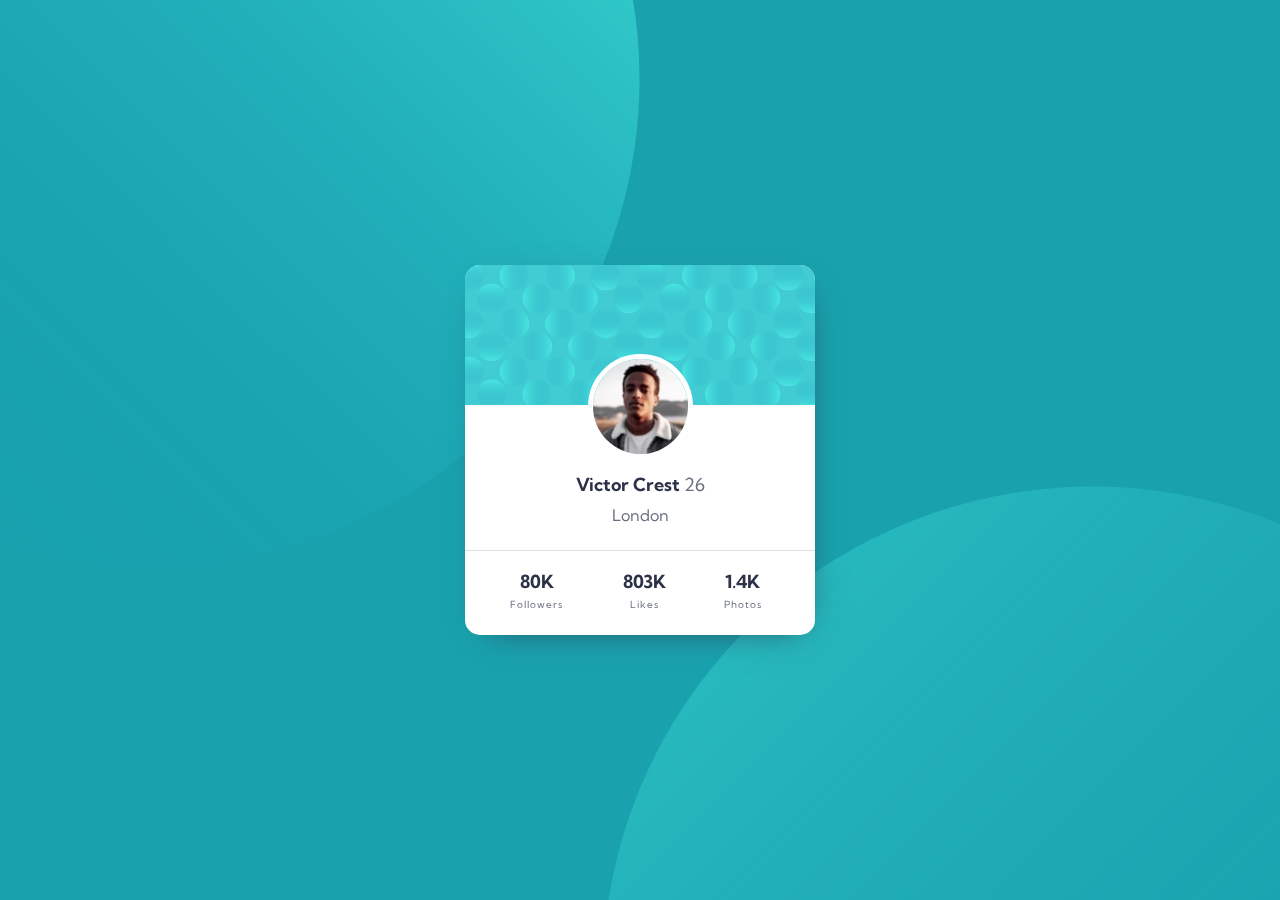
==== card-1/index.html @ e9d627ce "." ====
<!DOCTYPE html>
<html lang="en">
<head>
    <meta charset="UTF-8">
    <meta http-equiv="X-UA-Compatible" content="IE=edge">
    <meta name="viewport" content="width=device-width, initial-scale=1.0">
    <title>Card</title>
    <link rel="icon" href="./images/favicon-32x32.png" type="image/x-icon" />
    <link rel="stylesheet" href="./css/style.css">
</head>
<body>

    <section>
        <img src="./images/bg-pattern-top.svg" alt="background-image-top" class="top-img">
        <img src="./images/bg-pattern-bottom.svg" alt="background-image-bottom" class="bottom-img">
    </section>

    <section class="top">
        <div>
            <img src="images/bg-pattern-card.svg" alt="card-image-top" />
        </div>
        <div class="middle">
            <div class="profile-pic">
                <img class="vic-pic" src="images/image-victor.jpg" alt="Victor-pic" />
            </div>
            <div>
              <p class="name">Victor Crest <span class="age">26</span></p>
              <p class="city">London</p>
            </div>
        </div>

    <section class="bottom">
        <div class="statistics">
            <p class="number">80K</p>
            <p class="text move">Followers</p>
        </div>
        <div class="statistics">
            <p class="number">803K</p>
            <p class="text">Likes</p>
        </div>
        <div class="statistics">
            <p class="number">1.4K</p>
            <p class="text">Photos</p>
        </div>
    </section>
    </section>
    
</body>
</html>
---- card-1/css/style.css ----
@import url("https://fonts.googleapis.com/css2?family=Kumbh+Sans:wght@400;700&display=swap");
* {
  -webkit-box-sizing: border-box;
          box-sizing: border-box;
  margin: 0;
  padding: 0;
}

body {
  background-color: #19a2ae;
  font-family: 'Kumbh Sans', sans-serif;
  display: -webkit-box;
  display: -ms-flexbox;
  display: flex;
  -webkit-box-orient: vertical;
  -webkit-box-direction: normal;
      -ms-flex-direction: column;
          flex-direction: column;
  -webkit-box-pack: center;
      -ms-flex-pack: center;
          justify-content: center;
  -webkit-box-align: center;
      -ms-flex-align: center;
          align-items: center;
  min-height: 100vh;
}

.top-img {
  position: fixed;
  overflow: hidden;
  bottom: 37%;
  right: 50%;
}

.bottom-img {
  position: fixed;
  overflow: hidden;
  top: 54%;
  left: 47%;
}

.top {
  background-color: white;
  border-radius: 15px;
  height: 370px;
  width: 350px;
  overflow: hidden;
  display: -webkit-box;
  display: -ms-flexbox;
  display: flex;
  -webkit-box-orient: vertical;
  -webkit-box-direction: normal;
      -ms-flex-direction: column;
          flex-direction: column;
  z-index: 1;
  -webkit-box-shadow: 5px 10px 35px -20px #2d3248;
          box-shadow: 5px 10px 35px -20px #2d3248;
}

.top .middle {
  display: -webkit-box;
  display: -ms-flexbox;
  display: flex;
  -webkit-box-orient: vertical;
  -webkit-box-direction: normal;
      -ms-flex-direction: column;
          flex-direction: column;
  -webkit-box-align: center;
      -ms-flex-align: center;
          align-items: center;
}

.top .vic-pic {
  border-radius: 50%;
  margin-top: -55px;
  border: 5px solid white;
  width: 105px;
  background-color: white;
}

.top .name {
  font-size: 18px;
  font-weight: 700;
  color: #2d3248;
  margin-top: 10px;
}

.top .age {
  color: #6a6f81;
  font-weight: 400;
}

.top .city {
  color: #6a6f81;
  display: -webkit-box;
  display: -ms-flexbox;
  display: flex;
  -webkit-box-pack: center;
      -ms-flex-pack: center;
          justify-content: center;
  margin-top: 9px;
}

.bottom {
  border-top: 0.2px solid rgba(219, 219, 219, 0.883);
  margin-top: 25px;
  margin-bottom: 10px;
  display: -webkit-box;
  display: -ms-flexbox;
  display: flex;
  -webkit-box-pack: space-evenly;
      -ms-flex-pack: space-evenly;
          justify-content: space-evenly;
  -webkit-box-align: center;
      -ms-flex-align: center;
          align-items: center;
  font-size: 18px;
  height: 100%;
}

.bottom .statistics {
  display: -webkit-box;
  display: -ms-flexbox;
  display: flex;
  -webkit-box-orient: vertical;
  -webkit-box-direction: normal;
      -ms-flex-direction: column;
          flex-direction: column;
  -webkit-box-pack: center;
      -ms-flex-pack: center;
          justify-content: center;
}

.bottom .number {
  color: #2d3248;
  font-weight: 700;
  margin: 5px;
}

.bottom .text {
  font-size: 10px;
  color: #6a6f81;
  letter-spacing: 1px;
  text-align: center;
}

.bottom .move {
  position: relative;
  right: 5px;
}

@media only screen and (max-width: 375px) {
  .top {
    width: 87%;
  }
  .bottom-img {
    position: fixed;
    left: 35%;
    top: 46%;
  }
  .top-img {
    position: fixed;
    bottom: 37%;
    right: 43%;
  }
}
/*# sourceMappingURL=style.css.map */
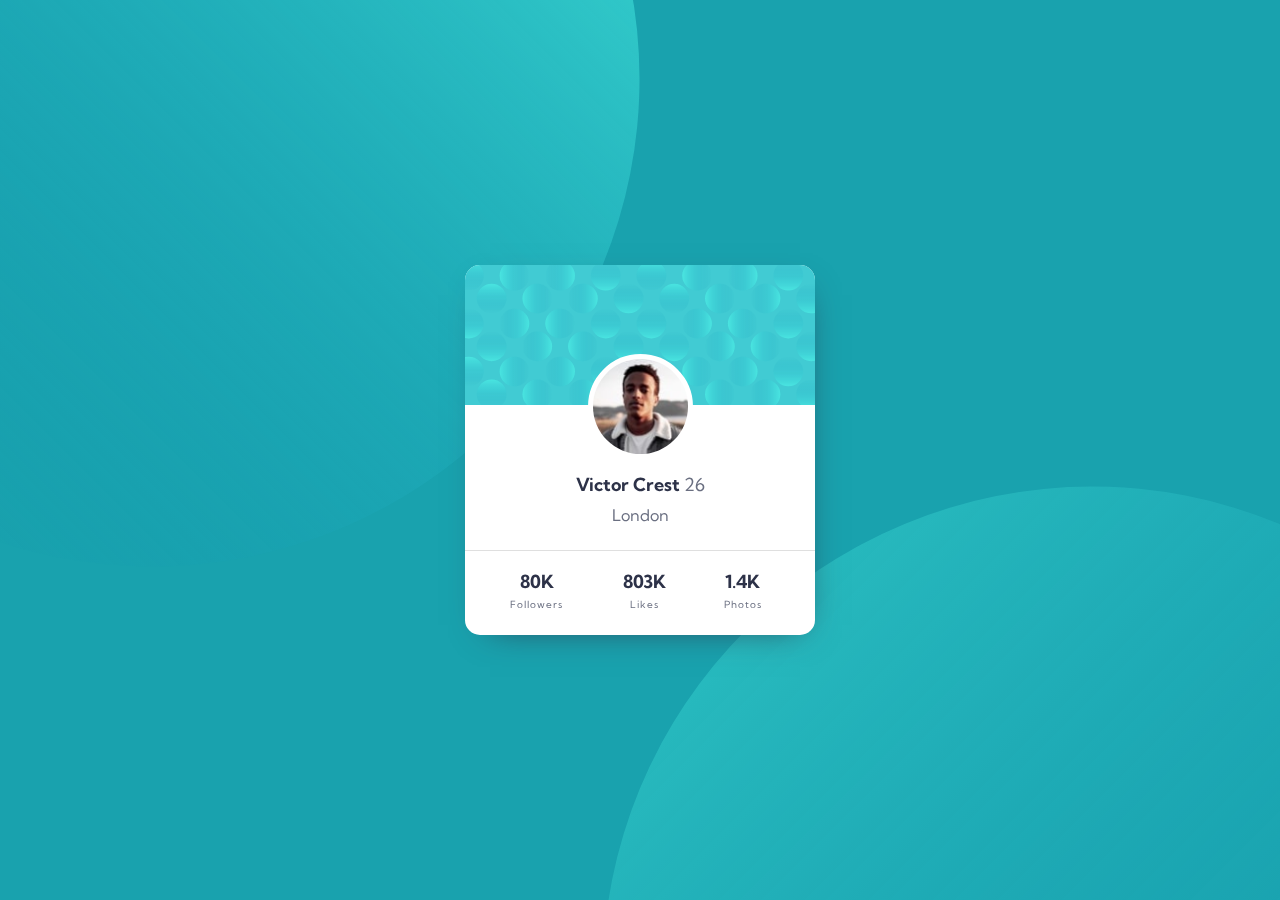
==== commit b3aae44d: "." ====
--- a/card-1/index.html
+++ b/card-1/index.html
@@ -43,7 +43,7 @@
             <p class="text">Photos</p>
         </div>
     </section>
+    
     </section>
-    
 </body>
 </html>